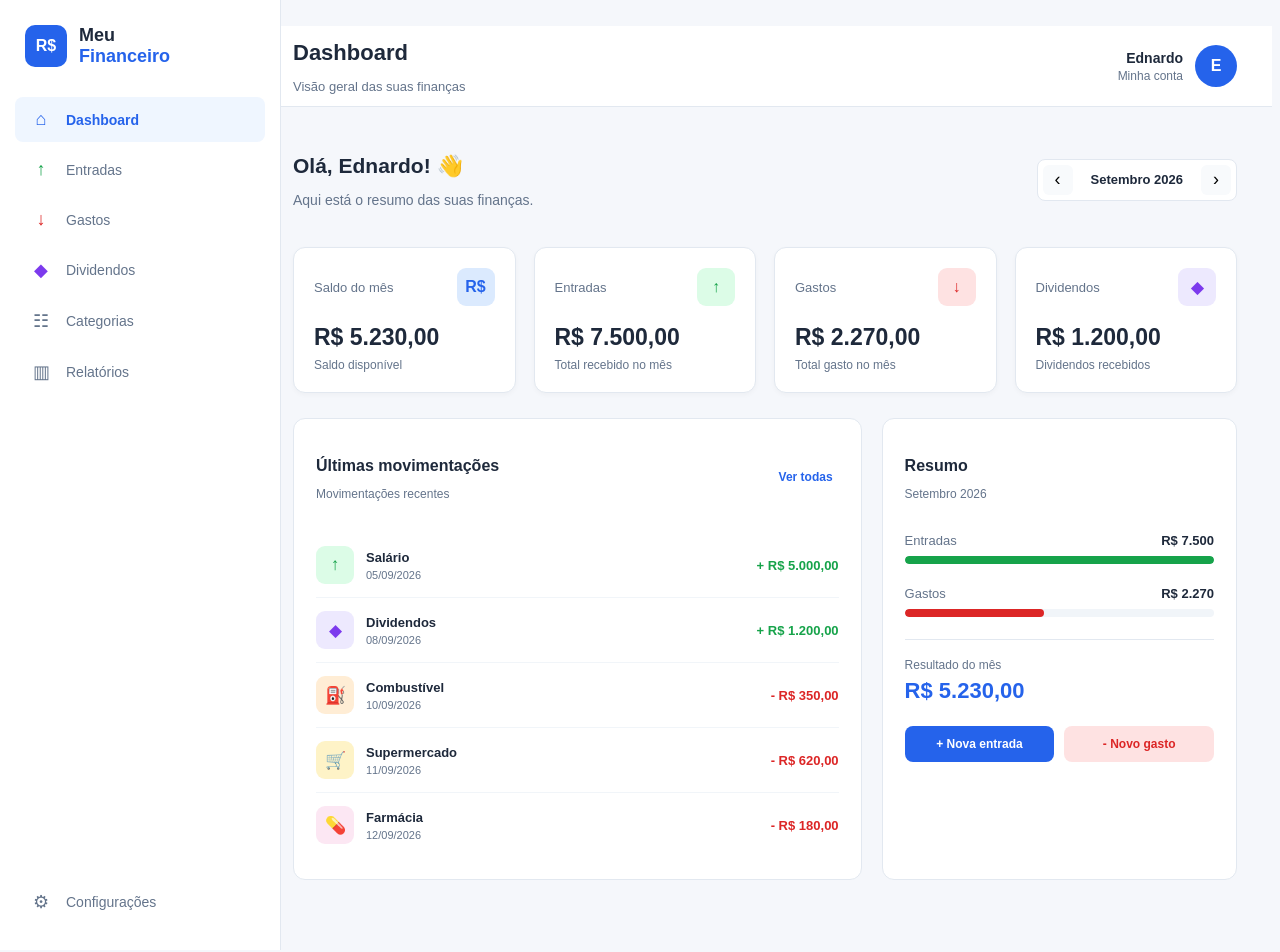
==== index.html @ 7fafc968 "Opa" ====
```html
<!DOCTYPE html>
<html lang="pt-BR">

<head>
    <meta charset="UTF-8">

    <!-- Permite que a aplicação se adapte corretamente ao celular -->
    <meta name="viewport" content="width=device-width, initial-scale=1.0">

    <title>Meu Financeiro</title>

    <!-- Arquivo de estilos CSS -->
    <link rel="stylesheet" href="css/style.css">
</head>

<body>

    <!-- =====================================================
         MENU LATERAL
         ===================================================== -->
    <aside class="sidebar">

        <!-- Logo / nome da aplicação -->
        <div class="logo">
            <div class="logo-icon">R$</div>

            <div class="logo-text">
                <strong>Meu</strong>
                <span>Financeiro</span>
            </div>
        </div>


        <!-- Menu principal -->
        <nav class="menu">

            <a href="#" class="menu-item active">
                <span class="menu-icon">⌂</span>
                <span>Dashboard</span>
            </a>

            <a href="#" class="menu-item">
                <span class="menu-icon entrada">↑</span>
                <span>Entradas</span>
            </a>

            <a href="#" class="menu-item">
                <span class="menu-icon saida">↓</span>
                <span>Gastos</span>
            </a>

            <a href="#" class="menu-item">
                <span class="menu-icon dividendo">◆</span>
                <span>Dividendos</span>
            </a>

            <a href="#" class="menu-item">
                <span class="menu-icon">☷</span>
                <span>Categorias</span>
            </a>

            <a href="#" class="menu-item">
                <span class="menu-icon">▥</span>
                <span>Relatórios</span>
            </a>

        </nav>


        <!-- Parte inferior do menu -->
        <div class="menu-bottom">

            <a href="#" class="menu-item">
                <span class="menu-icon">⚙</span>
                <span>Configurações</span>
            </a>

        </div>

    </aside>


    <!-- =====================================================
         ÁREA PRINCIPAL
         ===================================================== -->
    <main class="main-content">


        <!-- =================================================
             CABEÇALHO
             ================================================= -->
        <header class="topbar">

            <button class="mobile-menu-button">
                ☰
            </button>

            <div class="page-title">
                <h1>Dashboard</h1>
                <p>Visão geral das suas finanças</p>
            </div>


            <!-- Usuário -->
            <div class="user-area">

                <div class="user-info">
                    <strong>Ednardo</strong>
                    <span>Minha conta</span>
                </div>

                <div class="user-avatar">
                    E
                </div>

            </div>

        </header>


        <!-- =================================================
             CONTEÚDO
             ================================================= -->
        <section class="content">


            <!-- Saudação -->
            <div class="welcome">

                <div>
                    <h2>Olá, Ednardo! 👋</h2>

                    <p>
                        Aqui está o resumo das suas finanças.
                    </p>
                </div>


                <!-- Seletor de mês -->
                <div class="month-selector">

                    <button>‹</button>

                    <span>Setembro 2026</span>

                    <button>›</button>

                </div>

            </div>


            <!-- =================================================
                 CARDS FINANCEIROS
                 ================================================= -->
            <div class="financial-cards">


                <!-- Saldo -->
                <div class="financial-card balance">

                    <div class="card-header">

                        <span class="card-title">
                            Saldo do mês
                        </span>

                        <div class="card-icon">
                            R$
                        </div>

                    </div>

                    <strong class="card-value">
                        R$ 5.230,00
                    </strong>

                    <span class="card-description">
                        Saldo disponível
                    </span>

                </div>


                <!-- Entradas -->
                <div class="financial-card income">

                    <div class="card-header">

                        <span class="card-title">
                            Entradas
                        </span>

                        <div class="card-icon">
                            ↑
                        </div>

                    </div>

                    <strong class="card-value">
                        R$ 7.500,00
                    </strong>

                    <span class="card-description">
                        Total recebido no mês
                    </span>

                </div>


                <!-- Gastos -->
                <div class="financial-card expense">

                    <div class="card-header">

                        <span class="card-title">
                            Gastos
                        </span>

                        <div class="card-icon">
                            ↓
                        </div>

                    </div>

                    <strong class="card-value">
                        R$ 2.270,00
                    </strong>

                    <span class="card-description">
                        Total gasto no mês
                    </span>

                </div>


                <!-- Dividendos -->
                <div class="financial-card dividends">

                    <div class="card-header">

                        <span class="card-title">
                            Dividendos
                        </span>

                        <div class="card-icon">
                            ◆
                        </div>

                    </div>

                    <strong class="card-value">
                        R$ 1.200,00
                    </strong>

                    <span class="card-description">
                        Dividendos recebidos
                    </span>

                </div>

            </div>


            <!-- =================================================
                 ÁREA INFERIOR
                 ================================================= -->
            <div class="dashboard-grid">


                <!-- =============================================
                     ÚLTIMAS MOVIMENTAÇÕES
                     ============================================= -->
                <div class="panel transactions">

                    <div class="panel-header">

                        <div>
                            <h3>Últimas movimentações</h3>

                            <p>
                                Movimentações recentes
                            </p>
                        </div>

                        <button class="view-all">
                            Ver todas
                        </button>

                    </div>


                    <!-- Salário -->
                    <div class="transaction">

                        <div class="transaction-icon income-icon">
                            ↑
                        </div>

                        <div class="transaction-info">

                            <strong>Salário</strong>

                            <span>
                                05/09/2026
                            </span>

                        </div>

                        <strong class="transaction-value positive">
                            + R$ 5.000,00
                        </strong>

                    </div>


                    <!-- Dividendos -->
                    <div class="transaction">

                        <div class="transaction-icon dividend-icon">
                            ◆
                        </div>

                        <div class="transaction-info">

                            <strong>Dividendos</strong>

                            <span>
                                08/09/2026
                            </span>

                        </div>

                        <strong class="transaction-value positive">
                            + R$ 1.200,00
                        </strong>

                    </div>


                    <!-- Combustível -->
                    <div class="transaction">

                        <div class="transaction-icon fuel-icon">
                            ⛽
                        </div>

                        <div class="transaction-info">

                            <strong>Combustível</strong>

                            <span>
                                10/09/2026
                            </span>

                        </div>

                        <strong class="transaction-value negative">
                            - R$ 350,00
                        </strong>

                    </div>


                    <!-- Supermercado -->
                    <div class="transaction">

                        <div class="transaction-icon market-icon">
                            🛒
                        </div>

                        <div class="transaction-info">

                            <strong>Supermercado</strong>

                            <span>
                                11/09/2026
                            </span>

                        </div>

                        <strong class="transaction-value negative">
                            - R$ 620,00
                        </strong>

                    </div>


                    <!-- Farmácia -->
                    <div class="transaction">

                        <div class="transaction-icon pharmacy-icon">
                            💊
                        </div>

                        <div class="transaction-info">

                            <strong>Farmácia</strong>

                            <span>
                                12/09/2026
                            </span>

                        </div>

                        <strong class="transaction-value negative">
                            - R$ 180,00
                        </strong>

                    </div>

                </div>


                <!-- =============================================
                     RESUMO
                     ============================================= -->
                <div class="panel summary">

                    <div class="panel-header">

                        <div>
                            <h3>Resumo</h3>

                            <p>
                                Setembro 2026
                            </p>
                        </div>

                    </div>


                    <!-- Barra de entradas -->
                    <div class="summary-item">

                        <div class="summary-label">

                            <span>
                                Entradas
                            </span>

                            <strong>
                                R$ 7.500
                            </strong>

                        </div>

                        <div class="progress">
                            <div class="progress-income"></div>
                        </div>

                    </div>


                    <!-- Barra de gastos -->
                    <div class="summary-item">

                        <div class="summary-label">

                            <span>
                                Gastos
                            </span>

                            <strong>
                                R$ 2.270
                            </strong>

                        </div>

                        <div class="progress">
                            <div class="progress-expense"></div>
                        </div>

                    </div>


                    <!-- Resultado -->
                    <div class="summary-result">

                        <span>
                            Resultado do mês
                        </span>

                        <strong>
                            R$ 5.230,00
                        </strong>

                    </div>


                    <!-- Botões -->
                    <div class="quick-actions">

                        <button class="action-button primary">
                            + Nova entrada
                        </button>

                        <button class="action-button secondary">
                            - Novo gasto
                        </button>

                    </div>

                </div>

            </div>

        </section>

    </main>

</body>

</html>
```
---- css/style.css ----
```css
/* ============================================================
   CONFIGURAÇÕES GERAIS
   ============================================================ */

* {
    margin: 0;
    padding: 0;
    box-sizing: border-box;
}

:root {

    --primary: #2563eb;
    --primary-dark: #1d4ed8;

    --background: #f5f7fb;
    --white: #ffffff;

    --text: #1e293b;
    --text-light: #64748b;

    --border: #e2e8f0;

    --green: #16a34a;
    --green-light: #dcfce7;

    --red: #dc2626;
    --red-light: #fee2e2;

    --purple: #7c3aed;
    --purple-light: #ede9fe;

    --orange: #ea580c;
    --orange-light: #ffedd5;

    --sidebar-width: 250px;
}

body {
    font-family: Arial, Helvetica, sans-serif;
    background: var(--background);
    color: var(--text);
}


/* ============================================================
   MENU LATERAL
   ============================================================ */

.sidebar {

    position: fixed;

    left: 0;
    top: 0;

    width: var(--sidebar-width);
    height: 100vh;

    background: var(--white);

    border-right: 1px solid var(--border);

    display: flex;
    flex-direction: column;

    padding: 25px 15px;

}


/* Logo */

.logo {

    display: flex;
    align-items: center;

    gap: 12px;

    padding: 0 10px 30px;
}

.logo-icon {

    width: 42px;
    height: 42px;

    background: var(--primary);

    color: white;

    border-radius: 10px;

    display: flex;
    align-items: center;
    justify-content: center;

    font-weight: bold;
}

.logo-text {

    display: flex;
    flex-direction: column;
}

.logo-text strong {

    font-size: 18px;
}

.logo-text span {

    color: var(--primary);

    font-size: 18px;

    font-weight: bold;
}


/* Menu */

.menu {

    display: flex;
    flex-direction: column;

    gap: 5px;
}

.menu-item {

    display: flex;

    align-items: center;

    gap: 14px;

    padding: 12px 15px;

    border-radius: 8px;

    text-decoration: none;

    color: var(--text-light);

    font-size: 14px;

    transition: 0.2s;
}

.menu-item:hover {

    background: #f1f5f9;

    color: var(--text);
}

.menu-item.active {

    background: #eff6ff;

    color: var(--primary);

    font-weight: bold;
}

.menu-icon {

    width: 22px;

    text-align: center;

    font-size: 18px;
}

.entrada {

    color: var(--green);
}

.saida {

    color: var(--red);
}

.dividendo {

    color: var(--purple);
}


/* Menu inferior */

.menu-bottom {

    margin-top: auto;
}


/* ============================================================
   ÁREA PRINCIPAL
   ============================================================ */

.main-content {

    margin-left: var(--sidebar-width);

    min-height: 100vh;
}


/* ============================================================
   CABEÇALHO
   ============================================================ */

.topbar {

    height: 80px;

    background: var(--white);

    border-bottom: 1px solid var(--border);

    display: flex;

    align-items: center;

    justify-content: space-between;

    padding: 0 35px;
}

.page-title h1 {

    font-size: 22px;

    margin-bottom: 4px;
}

.page-title p {

    color: var(--text-light);

    font-size: 13px;
}


/* Usuário */

.user-area {

    display: flex;

    align-items: center;

    gap: 12px;
}

.user-info {

    display: flex;

    flex-direction: column;

    text-align: right;
}

.user-info strong {

    font-size: 14px;
}

.user-info span {

    color: var(--text-light);

    font-size: 12px;

    margin-top: 3px;
}

.user-avatar {

    width: 42px;
    height: 42px;

    background: var(--primary);

    color: white;

    border-radius: 50%;

    display: flex;

    align-items: center;
    justify-content: center;

    font-weight: bold;
}


/* Botão mobile */

.mobile-menu-button {

    display: none;

    border: none;

    background: none;

    font-size: 25px;

    cursor: pointer;
}


/* ============================================================
   CONTEÚDO
   ============================================================ */

.content {

    padding: 30px 35px;
}


/* Saudação */

.welcome {

    display: flex;

    justify-content: space-between;

    align-items: center;

    margin-bottom: 25px;
}

.welcome h2 {

    font-size: 21px;

    margin-bottom: 5px;
}

.welcome p {

    color: var(--text-light);

    font-size: 14px;
}


/* Seletor de mês */

.month-selector {

    display: flex;

    align-items: center;

    gap: 10px;

    background: white;

    border: 1px solid var(--border);

    border-radius: 8px;

    padding: 5px;
}

.month-selector button {

    width: 30px;
    height: 30px;

    border: none;

    background: #f8fafc;

    border-radius: 6px;

    cursor: pointer;

    font-size: 18px;
}

.month-selector span {

    font-size: 13px;

    font-weight: bold;

    padding: 0 8px;
}


/* ============================================================
   CARDS FINANCEIROS
   ============================================================ */

.financial-cards {

    display: grid;

    grid-template-columns: repeat(4, 1fr);

    gap: 18px;

    margin-bottom: 25px;
}

.financial-card {

    background: white;

    border: 1px solid var(--border);

    border-radius: 12px;

    padding: 20px;

    box-shadow: 0 2px 5px rgba(0, 0, 0, 0.03);
}


/* Cabeçalho do card */

.card-header {

    display: flex;

    justify-content: space-between;

    align-items: center;

    margin-bottom: 18px;
}

.card-title {

    color: var(--text-light);

    font-size: 13px;
}

.card-icon {

    width: 38px;
    height: 38px;

    border-radius: 9px;

    display: flex;

    align-items: center;
    justify-content: center;

    font-weight: bold;

    font-size: 16px;
}


/* Cores dos cards */

.balance .card-icon {

    background: #dbeafe;

    color: var(--primary);
}

.income .card-icon {

    background: var(--green-light);

    color: var(--green);
}

.expense .card-icon {

    background: var(--red-light);

    color: var(--red);
}

.dividends .card-icon {

    background: var(--purple-light);

    color: var(--purple);
}


/* Valores */

.card-value {

    display: block;

    font-size: 23px;

    margin-bottom: 7px;
}

.card-description {

    color: var(--text-light);

    font-size: 12px;
}


/* ============================================================
   GRID INFERIOR
   ============================================================ */

.dashboard-grid {

    display: grid;

    grid-template-columns: 1.6fr 1fr;

    gap: 20px;
}


/* Painéis */

.panel {

    background: white;

    border: 1px solid var(--border);

    border-radius: 12px;

    padding: 22px;
}


/* Cabeçalho dos painéis */

.panel-header {

    display: flex;

    justify-content: space-between;

    align-items: center;

    margin-bottom: 20px;
}

.panel-header h3 {

    font-size: 16px;

    margin-bottom: 5px;
}

.panel-header p {

    color: var(--text-light);

    font-size: 12px;
}

.view-all {

    border: none;

    background: none;

    color: var(--primary);

    font-size: 12px;

    font-weight: bold;

    cursor: pointer;
}


/* ============================================================
   TRANSAÇÕES
   ============================================================ */

.transaction {

    display: flex;

    align-items: center;

    gap: 12px;

    padding: 13px 0;

    border-bottom: 1px solid #f1f5f9;
}

.transaction:last-child {

    border-bottom: none;
}

.transaction-icon {

    width: 38px;
    height: 38px;

    border-radius: 9px;

    display: flex;

    align-items: center;
    justify-content: center;

    font-size: 17px;
}

.income-icon {

    background: var(--green-light);

    color: var(--green);
}

.dividend-icon {

    background: var(--purple-light);

    color: var(--purple);
}

.fuel-icon {

    background: var(--orange-light);

    color: var(--orange);
}

.market-icon {

    background: #fef3c7;

    color: #d97706;
}

.pharmacy-icon {

    background: #fce7f3;

    color: #db2777;
}

.transaction-info {

    flex: 1;

    display: flex;

    flex-direction: column;

    gap: 4px;
}

.transaction-info strong {

    font-size: 13px;
}

.transaction-info span {

    color: var(--text-light);

    font-size: 11px;
}

.transaction-value {

    font-size: 13px;
}

.positive {

    color: var(--green);
}

.negative {

    color: var(--red);
}


/* ============================================================
   RESUMO
   ============================================================ */

.summary-item {

    margin-bottom: 22px;
}

.summary-label {

    display: flex;

    justify-content: space-between;

    margin-bottom: 8px;

    font-size: 13px;
}

.summary-label span {

    color: var(--text-light);
}

.progress {

    width: 100%;

    height: 8px;

    background: #f1f5f9;

    border-radius: 10px;

    overflow: hidden;
}

.progress-income {

    width: 100%;

    height: 100%;

    background: var(--green);

    border-radius: 10px;
}

.progress-expense {

    width: 45%;

    height: 100%;

    background: var(--red);

    border-radius: 10px;
}


/* Resultado */

.summary-result {

    border-top: 1px solid var(--border);

    padding-top: 18px;

    margin-top: 10px;

    display: flex;

    flex-direction: column;

    gap: 6px;
}

.summary-result span {

    color: var(--text-light);

    font-size: 12px;
}

.summary-result strong {

    font-size: 22px;

    color: var(--primary);
}


/* ============================================================
   BOTÕES DE AÇÃO
   ============================================================ */

.quick-actions {

    display: flex;

    gap: 10px;

    margin-top: 22px;
}

.action-button {

    flex: 1;

    border: none;

    border-radius: 8px;

    padding: 11px;

    font-size: 12px;

    font-weight: bold;

    cursor: pointer;
}

.action-button.primary {

    background: var(--primary);

    color: white;
}

.action-button.primary:hover {

    background: var(--primary-dark);
}

.action-button.secondary {

    background: var(--red-light);

    color: var(--red);
}


/* ============================================================
   RESPONSIVIDADE
   TABLET
   ============================================================ */

@media (max-width: 1100px) {

    .financial-cards {

        grid-template-columns: repeat(2, 1fr);
    }

    .dashboard-grid {

        grid-template-columns: 1fr;
    }
}


/* ============================================================
   RESPONSIVIDADE
   CELULAR
   ============================================================ */

@media (max-width: 700px) {

    /* Esconde o menu lateral */

    .sidebar {

        display: none;
    }


    /* Remove espaço reservado ao menu */

    .main-content {

        margin-left: 0;
    }


    /* Cabeçalho */

    .topbar {

        height: 70px;

        padding: 0 18px;
    }

    .mobile-menu-button {

        display: block;
    }

    .page-title {

        margin-right: auto;

        margin-left: 15px;
    }

    .page-title h1 {

        font-size: 18px;
    }

    .page-title p {

        display: none;
    }

    .user-info {

        display: none;
    }


    /* Conteúdo */

    .content {

        padding: 20px 15px;
    }


    /* Saudação */

    .welcome {

        flex-direction: column;

        align-items: flex-start;

        gap: 15px;
    }

    .month-selector {

        width: 100%;

        justify-content: space-between;
    }


    /* Cards */

    .financial-cards {

        grid-template-columns: 1fr;

        gap: 12px;
    }

    .financial-card {

        padding: 18px;
    }


    /* Painéis */

    .dashboard-grid {

        grid-template-columns: 1fr;

        gap: 15px;
    }

    .panel {

        padding: 18px;
    }


    /* Transações */

    .transaction-value {

        font-size: 12px;
    }


    /* Botões */

    .quick-actions {

        flex-direction: column;
    }

}

```css
/* ============================================================
   PÁGINA NOVA ENTRADA
   ============================================================ */


/* Cabeçalho interno da página */

.page-heading {

    margin-bottom: 25px;
}

.back-link {

    display: inline-block;

    color: var(--primary);

    text-decoration: none;

    font-size: 13px;

    margin-bottom: 14px;
}

.back-link:hover {

    text-decoration: underline;
}

.page-heading h2 {

    font-size: 21px;

    margin-bottom: 6px;
}

.page-heading p {

    color: var(--text-light);

    font-size: 14px;
}


/* ============================================================
   CONTAINER DO FORMULÁRIO
   ============================================================ */

.form-container {

    width: 100%;

    max-width: 850px;

    background: var(--white);

    border: 1px solid var(--border);

    border-radius: 12px;

    padding: 30px;

    box-shadow: 0 2px 5px rgba(0, 0, 0, 0.03);
}


/* ============================================================
   GRUPOS DO FORMULÁRIO
   ============================================================ */

.form-group {

    margin-bottom: 20px;
}

.form-group label {

    display: block;

    font-size: 13px;

    font-weight: bold;

    margin-bottom: 8px;

    color: var(--text);
}


/* ============================================================
   INPUTS E SELECTS
   ============================================================ */

.form-group input,
.form-group select,
.form-group textarea {

    width: 100%;

    border: 1px solid var(--border);

    border-radius: 8px;

    background: #ffffff;

    color: var(--text);

    font-family: inherit;

    font-size: 14px;

    padding: 12px 13px;

    outline: none;

    transition: 0.2s;
}


/* Quando o usuário clicar no campo */

.form-group input:focus,
.form-group select:focus,
.form-group textarea:focus {

    border-color: var(--primary);

    box-shadow: 0 0 0 3px rgba(37, 99, 235, 0.10);
}


/* Placeholder */

.form-group input::placeholder,
.form-group textarea::placeholder {

    color: #94a3b8;
}


/* Textarea */

.form-group textarea {

    resize: vertical;

    min-height: 100px;
}


/* ============================================================
   DUAS COLUNAS
   ============================================================ */

.form-row {

    display: grid;

    grid-template-columns: 1fr 1fr;

    gap: 20px;
}


/* ============================================================
   CAMPO DE VALOR
   ============================================================ */

.input-money {

    display: flex;

    align-items: center;

    border: 1px solid var(--border);

    border-radius: 8px;

    overflow: hidden;

    background: white;

    transition: 0.2s;
}

.input-money:focus-within {

    border-color: var(--primary);

    box-shadow: 0 0 0 3px rgba(37, 99, 235, 0.10);
}

.input-money span {

    padding-left: 13px;

    color: var(--text-light);

    font-size: 14px;

    font-weight: bold;
}

.input-money input {

    border: none !important;

    box-shadow: none !important;

    padding-left: 8px;
}


/* ============================================================
   BOTÕES
   ============================================================ */

.form-actions {

    display: flex;

    justify-content: flex-end;

    align-items: center;

    gap: 12px;

    border-top: 1px solid var(--border);

    padding-top: 22px;

    margin-top: 10px;
}


/* Botão cancelar */

.cancel-button {

    padding: 11px 20px;

    border-radius: 8px;

    border: 1px solid var(--border);

    background: white;

    color: var(--text-light);

    text-decoration: none;

    font-size: 13px;

    font-weight: bold;

    transition: 0.2s;
}

.cancel-button:hover {

    background: #f8fafc;

    color: var(--text);
}


/* Botão salvar */

.save-button {

    border: none;

    border-radius: 8px;

    padding: 12px 22px;

    background: var(--primary);

    color: white;

    font-size: 13px;

    font-weight: bold;

    cursor: pointer;

    transition: 0.2s;
}

.save-button:hover {

    background: var(--primary-dark);

    transform: translateY(-1px);
}


/* ============================================================
   RESPONSIVIDADE — CELULAR
   ============================================================ */

@media (max-width: 700px) {


    /* Formulário */

    .form-container {

        padding: 20px 16px;

        border-radius: 10px;
    }


    /* Campos que estavam lado a lado
       passam para uma coluna */

    .form-row {

        grid-template-columns: 1fr;

        gap: 0;
    }


    /* Título */

    .page-heading h2 {

        font-size: 19px;
    }


    /* Botões */

    .form-actions {

        flex-direction: column-reverse;

        align-items: stretch;
    }

    .cancel-button,
    .save-button {

        width: 100%;

        text-align: center;

        padding: 13px;
    }

}

```css
/* ============================================================
   VALIDAÇÃO DO FORMULÁRIO
   ============================================================ */


/* Campo com erro */

.campo-erro {

    border-color: var(--red) !important;

    background: #fffafa !important;
}


/* Campo com erro quando recebe foco */

.campo-erro:focus {

    border-color: var(--red) !important;

    box-shadow: 0 0 0 3px rgba(220, 38, 38, 0.10) !important;
}


/* Mensagem abaixo do campo */

.mensagem-erro {

    display: block;

    color: var(--red);

    font-size: 11px;

    margin-top: 6px;
}
```
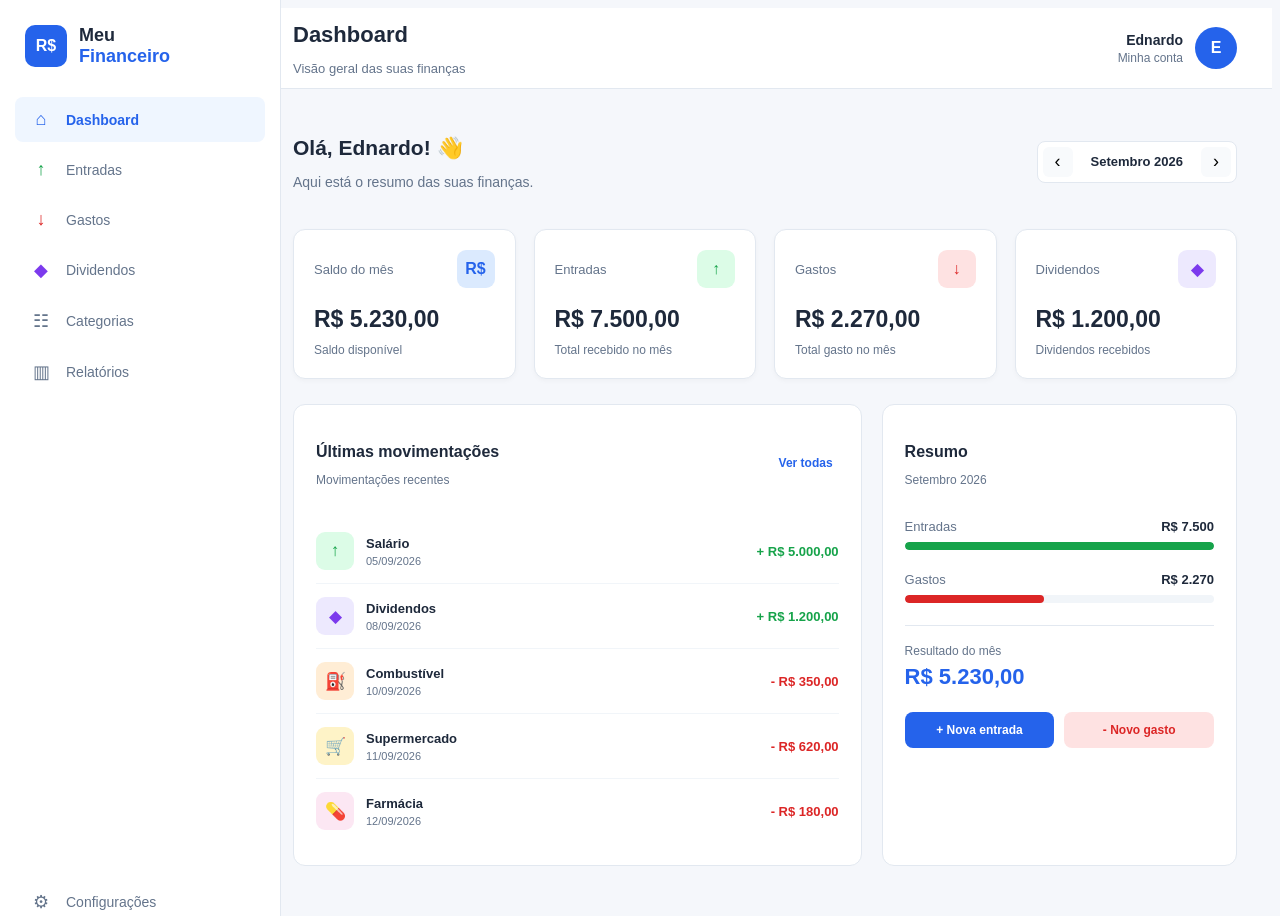
==== commit b67fb788: "Atualizado uma falha no index.hmtl" ====
--- a/index.html
+++ b/index.html
@@ -1,4 +1,3 @@
-```html
 <!DOCTYPE html>
 <html lang="pt-BR">
 
@@ -40,12 +39,12 @@
                 <span>Dashboard</span>
             </a>
 
-            <a href="#" class="menu-item">
+            <a href="contas-cartoes.html" class="menu-item">
                 <span class="menu-icon entrada">↑</span>
                 <span>Entradas</span>
             </a>
 
-            <a href="#" class="menu-item">
+            <a href="nova-saida.html" class="menu-item">
                 <span class="menu-icon saida">↓</span>
                 <span>Gastos</span>
             </a>
@@ -492,7 +491,7 @@
                     <!-- Botões -->
                     <div class="quick-actions">
 
-                        <button class="action-button primary">
+                        <button class="action-button primary">                            
                             + Nova entrada
                         </button>
 
@@ -512,5 +511,4 @@
 
 </body>
 
-</html>
-```
+</html>
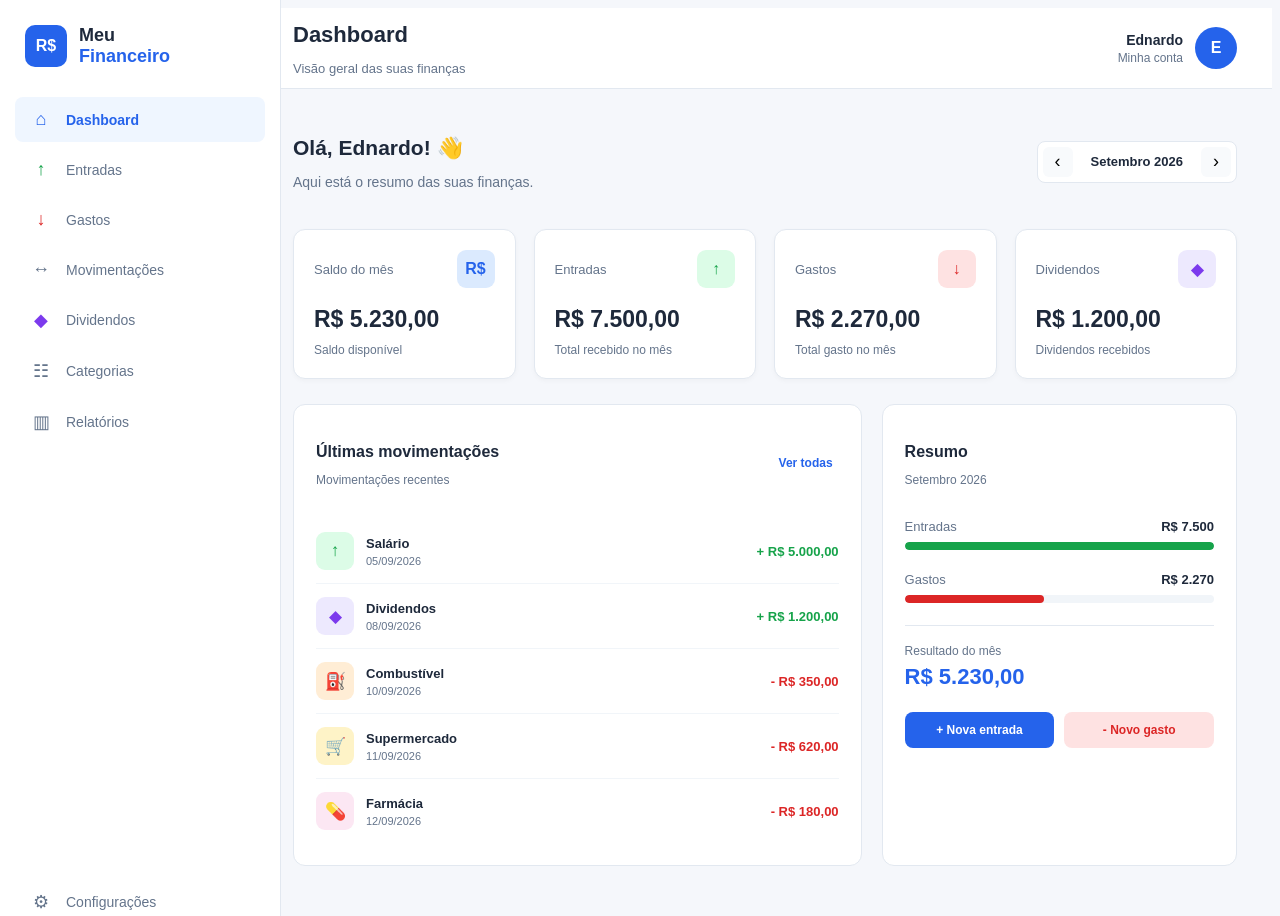
==== commit 61ad76f1: "Criada tela de movimentações" ====
--- a/index.html
+++ b/index.html
@@ -49,6 +49,11 @@
                 <span>Gastos</span>
             </a>
 
+            <a href="movimentacoes.html" class="menu-item">
+            <span class="menu-icon">↔</span>
+            <span>Movimentações</span>
+            </a>
+
             <a href="#" class="menu-item">
                 <span class="menu-icon dividendo">◆</span>
                 <span>Dividendos</span>
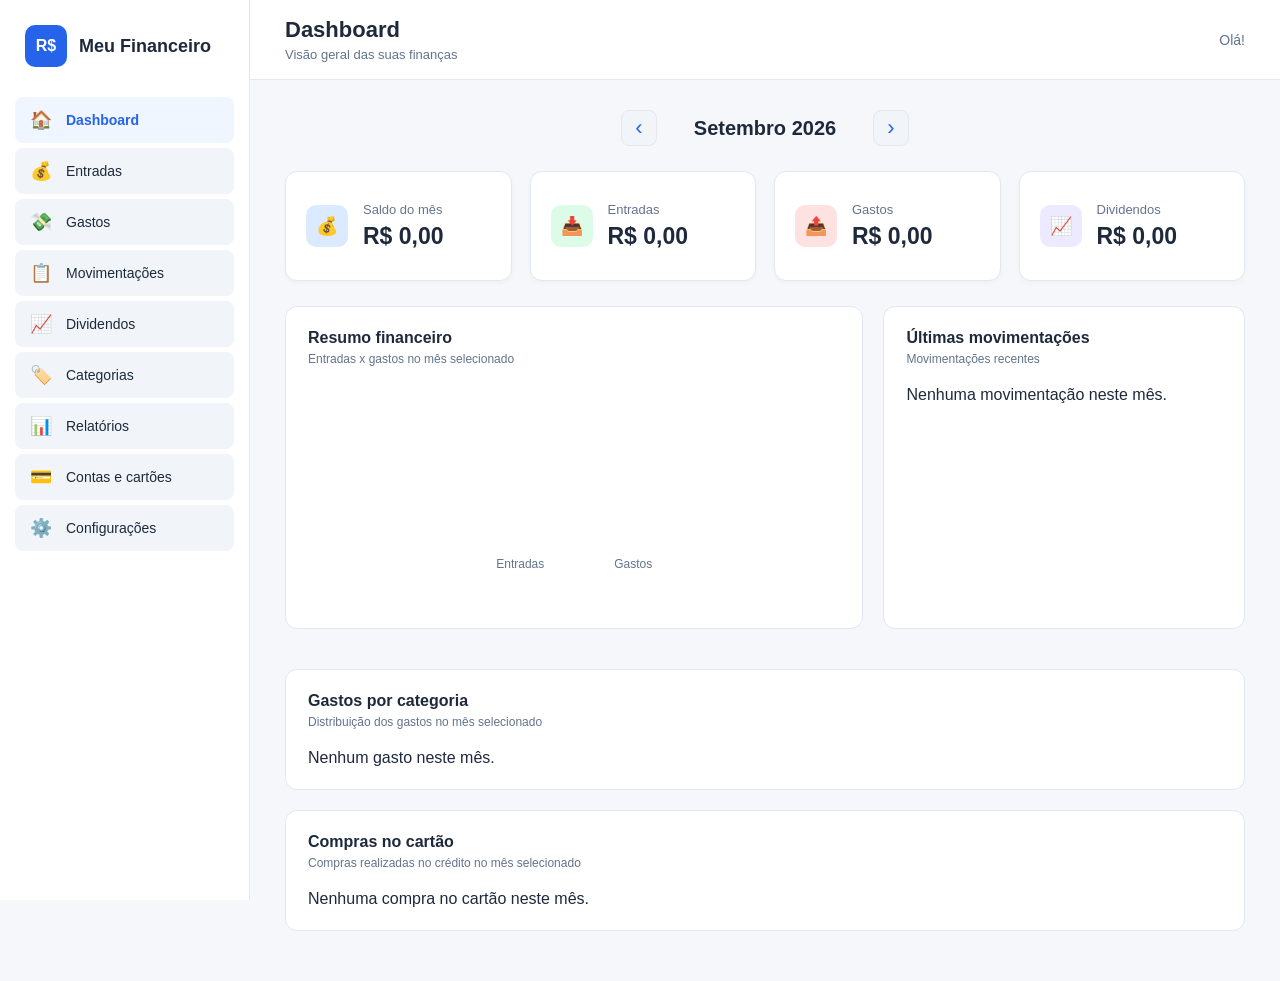
==== commit 9f793864: "Tela Dashboard atualizada" ====
--- a/index.html
+++ b/index.html
@@ -1,519 +1,400 @@
 <!DOCTYPE html>
-<html lang="pt-BR">
-
-<head>
-    <meta charset="UTF-8">
-
-    <!-- Permite que a aplicação se adapte corretamente ao celular -->
-    <meta name="viewport" content="width=device-width, initial-scale=1.0">
-
-    <title>Meu Financeiro</title>
-
-    <!-- Arquivo de estilos CSS -->
-    <link rel="stylesheet" href="css/style.css">
+
+<html lang="pt-BR"> <head> <meta charset="UTF-8"> <meta name="viewport" content="width=device-width, initial-scale=1.0">
+
+<title>Meu Financeiro</title>
+
+<link rel="stylesheet" href="css/style.css">
+
 </head>
 
 <body>
 
-    <!-- =====================================================
-         MENU LATERAL
-         ===================================================== -->
-    <aside class="sidebar">
-
-        <!-- Logo / nome da aplicação -->
-        <div class="logo">
-            <div class="logo-icon">R$</div>
-
-            <div class="logo-text">
-                <strong>Meu</strong>
-                <span>Financeiro</span>
-            </div>
-        </div>
-
-
-        <!-- Menu principal -->
-        <nav class="menu">
-
-            <a href="#" class="menu-item active">
-                <span class="menu-icon">⌂</span>
-                <span>Dashboard</span>
-            </a>
-
-            <a href="contas-cartoes.html" class="menu-item">
-                <span class="menu-icon entrada">↑</span>
-                <span>Entradas</span>
-            </a>
-
-            <a href="nova-saida.html" class="menu-item">
-                <span class="menu-icon saida">↓</span>
-                <span>Gastos</span>
-            </a>
-
-            <a href="movimentacoes.html" class="menu-item">
-            <span class="menu-icon">↔</span>
+<div class="app">
+
+<!-- ============================================================
+     MENU LATERAL
+     ============================================================ -->
+
+<aside class="sidebar">
+
+    <div class="logo">
+        <span class="logo-icon">R$</span>
+        <span class="logo-text">Meu Financeiro</span>
+    </div>
+
+    <nav class="menu">
+
+        <a href="index.html" class="menu-item active">
+            <span class="menu-icon">🏠</span>
+            <span>Dashboard</span>
+        </a>
+
+        <a href="nova-entrada.html" class="menu-item">
+            <span class="menu-icon">💰</span>
+            <span>Entradas</span>
+        </a>
+
+        <a href="nova-saida.html" class="menu-item">
+            <span class="menu-icon">💸</span>
+            <span>Gastos</span>
+        </a>
+
+        <a href="movimentacoes.html" class="menu-item">
+            <span class="menu-icon">📋</span>
             <span>Movimentações</span>
-            </a>
-
-            <a href="#" class="menu-item">
-                <span class="menu-icon dividendo">◆</span>
-                <span>Dividendos</span>
-            </a>
-
-            <a href="#" class="menu-item">
-                <span class="menu-icon">☷</span>
-                <span>Categorias</span>
-            </a>
-
-            <a href="#" class="menu-item">
-                <span class="menu-icon">▥</span>
-                <span>Relatórios</span>
-            </a>
-
-        </nav>
-
-
-        <!-- Parte inferior do menu -->
-        <div class="menu-bottom">
-
-            <a href="#" class="menu-item">
-                <span class="menu-icon">⚙</span>
-                <span>Configurações</span>
-            </a>
-
-        </div>
-
-    </aside>
-
-
-    <!-- =====================================================
-         ÁREA PRINCIPAL
-         ===================================================== -->
-    <main class="main-content">
-
-
-        <!-- =================================================
-             CABEÇALHO
-             ================================================= -->
-        <header class="topbar">
-
-            <button class="mobile-menu-button">
-                ☰
+        </a>
+
+        <a href="dividendos.html" class="menu-item">
+            <span class="menu-icon">📈</span>
+            <span>Dividendos</span>
+        </a>
+
+        <a href="categorias.html" class="menu-item">
+            <span class="menu-icon">🏷️</span>
+            <span>Categorias</span>
+        </a>
+
+        <a href="#" class="menu-item">
+            <span class="menu-icon">📊</span>
+            <span>Relatórios</span>
+        </a>
+
+        <a href="contas-cartoes.html" class="menu-item">
+            <span class="menu-icon">💳</span>
+            <span>Contas e cartões</span>
+        </a>
+
+        <a href="#" class="menu-item">
+            <span class="menu-icon">⚙️</span>
+            <span>Configurações</span>
+        </a>
+
+    </nav>
+
+</aside>
+
+
+<!-- ============================================================
+     CONTEÚDO PRINCIPAL
+     ============================================================ -->
+
+<main class="main-content">
+
+    <!-- TOPO -->
+
+    <header class="topbar">
+
+        <div class="page-title">
+            <h1>Dashboard</h1>
+            <p>Visão geral das suas finanças</p>
+        </div>
+
+        <div class="user-area">
+            <span>Olá!</span>
+        </div>
+
+    </header>
+
+
+    <!-- ========================================================
+         CONTEÚDO DO DASHBOARD
+         ======================================================== -->
+
+    <section class="content">
+
+
+        <!-- ====================================================
+             NAVEGAÇÃO DO MÊS
+             ==================================================== -->
+
+        <div class="month-navigation">
+
+            <button id="mesAnterior" class="btn-mes">
+                ‹
             </button>
 
-            <div class="page-title">
-                <h1>Dashboard</h1>
-                <p>Visão geral das suas finanças</p>
-            </div>
-
-
-            <!-- Usuário -->
-            <div class="user-area">
-
-                <div class="user-info">
-                    <strong>Ednardo</strong>
-                    <span>Minha conta</span>
-                </div>
-
-                <div class="user-avatar">
-                    E
-                </div>
-
-            </div>
-
-        </header>
-
-
-        <!-- =================================================
-             CONTEÚDO
-             ================================================= -->
-        <section class="content">
-
-
-            <!-- Saudação -->
-            <div class="welcome">
-
-                <div>
-                    <h2>Olá, Ednardo! 👋</h2>
-
-                    <p>
-                        Aqui está o resumo das suas finanças.
-                    </p>
-                </div>
-
-
-                <!-- Seletor de mês -->
-                <div class="month-selector">
-
-                    <button>‹</button>
-
-                    <span>Setembro 2026</span>
-
-                    <button>›</button>
-
-                </div>
-
-            </div>
-
-
-            <!-- =================================================
-                 CARDS FINANCEIROS
-                 ================================================= -->
-            <div class="financial-cards">
-
-
-                <!-- Saldo -->
-                <div class="financial-card balance">
-
-                    <div class="card-header">
-
-                        <span class="card-title">
-                            Saldo do mês
-                        </span>
-
-                        <div class="card-icon">
-                            R$
-                        </div>
-
+            <h2 id="nomeMes">
+                Setembro 2026
+            </h2>
+
+            <button id="mesProximo" class="btn-mes">
+                ›
+            </button>
+
+        </div>
+
+
+        <!-- ====================================================
+             CARDS PRINCIPAIS
+             ==================================================== -->
+
+        <div class="cards-resumo">
+
+
+            <!-- SALDO -->
+
+            <div class="card resumo saldo">
+
+                <div class="card-icon">
+                    💰
+                </div>
+
+                <div class="card-info">
+
+                    <span class="card-label">
+                        Saldo do mês
+                    </span>
+
+                    <strong id="saldoMes">
+                        R$ 0,00
+                    </strong>
+
+                </div>
+
+            </div>
+
+
+            <!-- ENTRADAS -->
+
+            <div class="card resumo entradas">
+
+                <div class="card-icon">
+                    📥
+                </div>
+
+                <div class="card-info">
+
+                    <span class="card-label">
+                        Entradas
+                    </span>
+
+                    <strong id="totalEntradas">
+                        R$ 0,00
+                    </strong>
+
+                </div>
+
+            </div>
+
+
+            <!-- GASTOS -->
+
+            <div class="card resumo gastos">
+
+                <div class="card-icon">
+                    📤
+                </div>
+
+                <div class="card-info">
+
+                    <span class="card-label">
+                        Gastos
+                    </span>
+
+                    <strong id="totalGastos">
+                        R$ 0,00
+                    </strong>
+
+                </div>
+
+            </div>
+
+
+            <!-- DIVIDENDOS -->
+
+            <div class="card resumo dividendos">
+
+                <div class="card-icon">
+                    📈
+                </div>
+
+                <div class="card-info">
+
+                    <span class="card-label">
+                        Dividendos
+                    </span>
+
+                    <strong id="totalDividendos">
+                        R$ 0,00
+                    </strong>
+
+                </div>
+
+            </div>
+
+        </div>
+
+
+        <!-- ====================================================
+             GRÁFICO / RESUMO
+             ==================================================== -->
+
+        <div class="dashboard-grid">
+
+            <div class="panel">
+
+                <div class="panel-header">
+
+                    <div>
+                        <h3>Resumo financeiro</h3>
+
+                        <p>
+                            Entradas x gastos no mês selecionado
+                        </p>
                     </div>
 
-                    <strong class="card-value">
-                        R$ 5.230,00
-                    </strong>
-
-                    <span class="card-description">
-                        Saldo disponível
-                    </span>
-
-                </div>
-
-
-                <!-- Entradas -->
-                <div class="financial-card income">
-
-                    <div class="card-header">
-
-                        <span class="card-title">
+                </div>
+
+
+                <div class="grafico-barras">
+
+                    <div class="barra-grupo">
+
+                        <div
+                            id="barraEntradas"
+                            class="barra barra-entrada"
+                            style="height: 0%;"
+                        ></div>
+
+                        <span>
                             Entradas
                         </span>
 
-                        <div class="card-icon">
-                            ↑
-                        </div>
-
                     </div>
 
-                    <strong class="card-value">
-                        R$ 7.500,00
-                    </strong>
-
-                    <span class="card-description">
-                        Total recebido no mês
-                    </span>
-
-                </div>
-
-
-                <!-- Gastos -->
-                <div class="financial-card expense">
-
-                    <div class="card-header">
-
-                        <span class="card-title">
+
+                    <div class="barra-grupo">
+
+                        <div
+                            id="barraGastos"
+                            class="barra barra-gasto"
+                            style="height: 0%;"
+                        ></div>
+
+                        <span>
                             Gastos
                         </span>
 
-                        <div class="card-icon">
-                            ↓
-                        </div>
-
                     </div>
 
-                    <strong class="card-value">
-                        R$ 2.270,00
-                    </strong>
-
-                    <span class="card-description">
-                        Total gasto no mês
-                    </span>
-
-                </div>
-
-
-                <!-- Dividendos -->
-                <div class="financial-card dividends">
-
-                    <div class="card-header">
-
-                        <span class="card-title">
-                            Dividendos
-                        </span>
-
-                        <div class="card-icon">
-                            ◆
-                        </div>
+                </div>
+
+            </div>
+
+
+            <!-- =================================================
+                 ÚLTIMAS MOVIMENTAÇÕES
+                 ================================================= -->
+
+            <div class="panel">
+
+                <div class="panel-header">
+
+                    <div>
+
+                        <h3>
+                            Últimas movimentações
+                        </h3>
+
+                        <p>
+                            Movimentações recentes
+                        </p>
 
                     </div>
 
-                    <strong class="card-value">
-                        R$ 1.200,00
-                    </strong>
-
-                    <span class="card-description">
-                        Dividendos recebidos
-                    </span>
-
-                </div>
-
-            </div>
-
-
-            <!-- =================================================
-                 ÁREA INFERIOR
-                 ================================================= -->
-            <div class="dashboard-grid">
-
-
-                <!-- =============================================
-                     ÚLTIMAS MOVIMENTAÇÕES
-                     ============================================= -->
-                <div class="panel transactions">
-
-                    <div class="panel-header">
-
-                        <div>
-                            <h3>Últimas movimentações</h3>
-
-                            <p>
-                                Movimentações recentes
-                            </p>
-                        </div>
-
-                        <button class="view-all">
-                            Ver todas
-                        </button>
-
-                    </div>
-
-
-                    <!-- Salário -->
-                    <div class="transaction">
-
-                        <div class="transaction-icon income-icon">
-                            ↑
-                        </div>
-
-                        <div class="transaction-info">
-
-                            <strong>Salário</strong>
-
-                            <span>
-                                05/09/2026
-                            </span>
-
-                        </div>
-
-                        <strong class="transaction-value positive">
-                            + R$ 5.000,00
-                        </strong>
-
-                    </div>
-
-
-                    <!-- Dividendos -->
-                    <div class="transaction">
-
-                        <div class="transaction-icon dividend-icon">
-                            ◆
-                        </div>
-
-                        <div class="transaction-info">
-
-                            <strong>Dividendos</strong>
-
-                            <span>
-                                08/09/2026
-                            </span>
-
-                        </div>
-
-                        <strong class="transaction-value positive">
-                            + R$ 1.200,00
-                        </strong>
-
-                    </div>
-
-
-                    <!-- Combustível -->
-                    <div class="transaction">
-
-                        <div class="transaction-icon fuel-icon">
-                            ⛽
-                        </div>
-
-                        <div class="transaction-info">
-
-                            <strong>Combustível</strong>
-
-                            <span>
-                                10/09/2026
-                            </span>
-
-                        </div>
-
-                        <strong class="transaction-value negative">
-                            - R$ 350,00
-                        </strong>
-
-                    </div>
-
-
-                    <!-- Supermercado -->
-                    <div class="transaction">
-
-                        <div class="transaction-icon market-icon">
-                            🛒
-                        </div>
-
-                        <div class="transaction-info">
-
-                            <strong>Supermercado</strong>
-
-                            <span>
-                                11/09/2026
-                            </span>
-
-                        </div>
-
-                        <strong class="transaction-value negative">
-                            - R$ 620,00
-                        </strong>
-
-                    </div>
-
-
-                    <!-- Farmácia -->
-                    <div class="transaction">
-
-                        <div class="transaction-icon pharmacy-icon">
-                            💊
-                        </div>
-
-                        <div class="transaction-info">
-
-                            <strong>Farmácia</strong>
-
-                            <span>
-                                12/09/2026
-                            </span>
-
-                        </div>
-
-                        <strong class="transaction-value negative">
-                            - R$ 180,00
-                        </strong>
-
-                    </div>
-
-                </div>
-
-
-                <!-- =============================================
-                     RESUMO
-                     ============================================= -->
-                <div class="panel summary">
-
-                    <div class="panel-header">
-
-                        <div>
-                            <h3>Resumo</h3>
-
-                            <p>
-                                Setembro 2026
-                            </p>
-                        </div>
-
-                    </div>
-
-
-                    <!-- Barra de entradas -->
-                    <div class="summary-item">
-
-                        <div class="summary-label">
-
-                            <span>
-                                Entradas
-                            </span>
-
-                            <strong>
-                                R$ 7.500
-                            </strong>
-
-                        </div>
-
-                        <div class="progress">
-                            <div class="progress-income"></div>
-                        </div>
-
-                    </div>
-
-
-                    <!-- Barra de gastos -->
-                    <div class="summary-item">
-
-                        <div class="summary-label">
-
-                            <span>
-                                Gastos
-                            </span>
-
-                            <strong>
-                                R$ 2.270
-                            </strong>
-
-                        </div>
-
-                        <div class="progress">
-                            <div class="progress-expense"></div>
-                        </div>
-
-                    </div>
-
-
-                    <!-- Resultado -->
-                    <div class="summary-result">
-
-                        <span>
-                            Resultado do mês
-                        </span>
-
-                        <strong>
-                            R$ 5.230,00
-                        </strong>
-
-                    </div>
-
-
-                    <!-- Botões -->
-                    <div class="quick-actions">
-
-                        <button class="action-button primary">                            
-                            + Nova entrada
-                        </button>
-
-                        <button class="action-button secondary">
-                            - Novo gasto
-                        </button>
-
-                    </div>
-
-                </div>
-
-            </div>
-
-        </section>
-
-    </main>
-
-</body>
-
-</html>+                </div>
+
+
+                <div id="listaUltimasMovimentacoes">
+
+                    <p class="sem-registros">
+                        Nenhuma movimentação encontrada.
+                    </p>
+
+                </div>
+
+            </div>
+
+        </div>
+
+
+        <!-- ====================================================
+             GASTOS POR CATEGORIA
+             ==================================================== -->
+
+        <div class="panel gastos-categoria">
+
+            <div class="panel-header">
+
+                <div>
+
+                    <h3>
+                        Gastos por categoria
+                    </h3>
+
+                    <p>
+                        Distribuição dos gastos no mês selecionado
+                    </p>
+
+                </div>
+
+            </div>
+
+
+            <div id="listaGastosCategoria">
+
+                <p class="categoria-vazia">
+                    Nenhum gasto registrado.
+                </p>
+
+            </div>
+
+        </div>
+
+
+        <!-- ====================================================
+             COMPRAS NO CARTÃO
+             ==================================================== -->
+
+        <div class="panel compras-cartao">
+
+            <div class="panel-header">
+
+                <div>
+
+                    <h3>
+                        Compras no cartão
+                    </h3>
+
+                    <p>
+                        Compras realizadas no crédito no mês selecionado
+                    </p>
+
+                </div>
+
+            </div>
+
+
+            <div id="listaComprasCartao">
+
+                <p class="categoria-vazia">
+                    Nenhuma compra no cartão encontrada.
+                </p>
+
+            </div>
+
+        </div>
+
+
+    </section>
+
+</main>
+
+</div>
+
+<!-- ================================================================ JAVASCRIPT ================================================================ -->
+
+<script src="js/index.js"></script>
+
+</body> </html>
--- a/css/style.css
+++ b/css/style.css
@@ -1,1394 +1,1445 @@
-```css
-/* ============================================================
-   CONFIGURAÇÕES GERAIS
-   ============================================================ */
-
-* {
-    margin: 0;
-    padding: 0;
-    box-sizing: border-box;
-}
-
-:root {
-
-    --primary: #2563eb;
-    --primary-dark: #1d4ed8;
-
-    --background: #f5f7fb;
-    --white: #ffffff;
-
-    --text: #1e293b;
-    --text-light: #64748b;
-
-    --border: #e2e8f0;
-
-    --green: #16a34a;
-    --green-light: #dcfce7;
-
-    --red: #dc2626;
-    --red-light: #fee2e2;
-
-    --purple: #7c3aed;
-    --purple-light: #ede9fe;
-
-    --orange: #ea580c;
-    --orange-light: #ffedd5;
-
-    --sidebar-width: 250px;
+/* ============================================================
+CONFIGURAÇÕES GERAIS
+============================================================ */
+
+*{
+margin: 0;
+padding: 0;
+box-sizing: border-box;
+}
+
+*{
+
+--primary: #2563eb;
+--primary-dark: #1d4ed8;
+
+--background: #f5f7fb;
+--white: #ffffff;
+
+--text: #1e293b;
+--text-light: #64748b;
+
+--border: #e2e8f0;
+
+--green: #16a34a;
+--green-light: #dcfce7;
+
+--red: #dc2626;
+--red-light: #fee2e2;
+
+--purple: #7c3aed;
+--purple-light: #ede9fe;
+
+--orange: #ea580c;
+--orange-light: #ffedd5;
+
+--sidebar-width: 250px;
+
 }
 
 body {
-    font-family: Arial, Helvetica, sans-serif;
-    background: var(--background);
-    color: var(--text);
-}
-
-
-/* ============================================================
-   MENU LATERAL
-   ============================================================ */
+
+font-family: Arial, Helvetica, sans-serif;
+
+background: var(--background);
+
+color: var(--text);
+
+min-height: 100vh;
+
+}
+
+/* ============================================================
+APLICAÇÃO
+============================================================ */
+
+.app {
+
+min-height: 100vh;
+
+width: 100%;
+
+}
+
+/* ============================================================
+MENU LATERAL
+============================================================ */
 
 .sidebar {
 
-    position: fixed;
-
-    left: 0;
-    top: 0;
-
-    width: var(--sidebar-width);
-    height: 100vh;
-
-    background: var(--white);
-
-    border-right: 1px solid var(--border);
-
-    display: flex;
-    flex-direction: column;
-
-    padding: 25px 15px;
-
-}
-
-
-/* Logo */
+position: fixed;
+
+left: 0;
+top: 0;
+
+width: var(--sidebar-width);
+
+height: 100vh;
+
+background: var(--white);
+
+border-right: 1px solid var(--border);
+
+display: flex;
+
+flex-direction: column;
+
+padding: 25px 15px;
+
+overflow-y: auto;
+
+z-index: 1000;
+
+}
+
+/* ============================================================
+LOGO
+============================================================ */
 
 .logo {
 
-    display: flex;
-    align-items: center;
-
-    gap: 12px;
-
-    padding: 0 10px 30px;
+display: flex;
+
+align-items: center;
+
+gap: 12px;
+
+padding: 0 10px 30px;
+
 }
 
 .logo-icon {
 
-    width: 42px;
-    height: 42px;
-
-    background: var(--primary);
-
-    color: white;
-
-    border-radius: 10px;
-
-    display: flex;
-    align-items: center;
-    justify-content: center;
-
-    font-weight: bold;
+width: 42px;
+
+height: 42px;
+
+background: var(--primary);
+
+color: white;
+
+border-radius: 10px;
+
+display: flex;
+
+align-items: center;
+
+justify-content: center;
+
+font-weight: bold;
+
 }
 
 .logo-text {
 
-    display: flex;
-    flex-direction: column;
-}
-
-.logo-text strong {
-
-    font-size: 18px;
-}
-
-.logo-text span {
-
-    color: var(--primary);
-
-    font-size: 18px;
-
-    font-weight: bold;
-}
-
-
-/* Menu */
+color: var(--text);
+
+font-size: 18px;
+
+font-weight: bold;
+
+}
+
+/* ============================================================
+MENU
+============================================================ */
 
 .menu {
 
-    display: flex;
-    flex-direction: column;
-
-    gap: 5px;
+display: flex;
+
+flex-direction: column;
+
+gap: 5px;
+
 }
 
 .menu-item {
 
-    display: flex;
-
-    align-items: center;
-
-    gap: 14px;
-
-    padding: 12px 15px;
-
-    border-radius: 8px;
-
-    text-decoration: none;
-
-    color: var(--text-light);
-
-    font-size: 14px;
-
-    transition: 0.2s;
-}
-
-.menu-item:hover {
-
-    background: #f1f5f9;
-
-    color: var(--text);
+display: flex;
+
+align-items: center;
+
+gap: 14px;
+
+padding: 12px 15px;
+
+border-radius: 8px;
+
+text-decoration: none;
+
+color: var(--text-light);
+
+font-size: 14px;
+
+transition: 0.2s;
+
+}
+
+.menu-item {
+
+background: #f1f5f9;
+
+color: var(--text);
+
 }
 
 .menu-item.active {
 
-    background: #eff6ff;
-
-    color: var(--primary);
-
-    font-weight: bold;
+background: #eff6ff;
+
+color: var(--primary);
+
+font-weight: bold;
+
 }
 
 .menu-icon {
 
-    width: 22px;
-
-    text-align: center;
-
-    font-size: 18px;
-}
+width: 22px;
+
+text-align: center;
+
+font-size: 18px;
+
+}
+
+/* ============================================================
+CORES
+============================================================ */
 
 .entrada {
 
-    color: var(--green);
+color: var(--green);
+
 }
 
 .saida {
 
-    color: var(--red);
+color: var(--red);
+
 }
 
 .dividendo {
 
-    color: var(--purple);
-}
-
-
-/* Menu inferior */
-
-.menu-bottom {
-
-    margin-top: auto;
-}
-
-
-/* ============================================================
-   ÁREA PRINCIPAL
-   ============================================================ */
+color: var(--purple);
+
+}
+
+/* ============================================================
+ÁREA PRINCIPAL
+============================================================ */
 
 .main-content {
 
-    margin-left: var(--sidebar-width);
-
-    min-height: 100vh;
-}
-
-
-/* ============================================================
-   CABEÇALHO
-   ============================================================ */
+margin-left: var(--sidebar-width);
+
+min-height: 100vh;
+
+width: calc(100% - var(--sidebar-width));
+
+}
+
+/* ============================================================
+CABEÇALHO
+============================================================ */
 
 .topbar {
 
-    height: 80px;
-
-    background: var(--white);
-
-    border-bottom: 1px solid var(--border);
-
-    display: flex;
-
-    align-items: center;
-
-    justify-content: space-between;
-
-    padding: 0 35px;
+height: 80px;
+
+background: var(--white);
+
+border-bottom: 1px solid var(--border);
+
+display: flex;
+
+align-items: center;
+
+justify-content: space-between;
+
+padding: 0 35px;
+
 }
 
 .page-title h1 {
 
-    font-size: 22px;
-
-    margin-bottom: 4px;
+font-size: 22px;
+
+margin-bottom: 4px;
+
 }
 
 .page-title p {
 
-    color: var(--text-light);
-
-    font-size: 13px;
-}
-
-
-/* Usuário */
+color: var(--text-light);
+
+font-size: 13px;
+
+}
 
 .user-area {
 
-    display: flex;
-
-    align-items: center;
-
-    gap: 12px;
+display: flex;
+
+align-items: center;
+
+gap: 12px;
+
+color: var(--text-light);
+
+font-size: 14px;
+
 }
 
 .user-info {
 
-    display: flex;
-
-    flex-direction: column;
-
-    text-align: right;
+display: flex;
+
+flex-direction: column;
+
+text-align: right;
+
 }
 
 .user-info strong {
 
-    font-size: 14px;
+font-size: 14px;
+
 }
 
 .user-info span {
 
-    color: var(--text-light);
-
-    font-size: 12px;
-
-    margin-top: 3px;
+color: var(--text-light);
+
+font-size: 12px;
+
+margin-top: 3px;
+
 }
 
 .user-avatar {
 
-    width: 42px;
-    height: 42px;
-
-    background: var(--primary);
-
-    color: white;
-
-    border-radius: 50%;
-
-    display: flex;
-
-    align-items: center;
-    justify-content: center;
-
-    font-weight: bold;
-}
-
-
-/* Botão mobile */
+width: 42px;
+
+height: 42px;
+
+background: var(--primary);
+
+color: white;
+
+border-radius: 50%;
+
+display: flex;
+
+align-items: center;
+
+justify-content: center;
+
+font-weight: bold;
+
+}
 
 .mobile-menu-button {
 
-    display: none;
-
-    border: none;
-
-    background: none;
-
-    font-size: 25px;
-
-    cursor: pointer;
-}
-
-
-/* ============================================================
-   CONTEÚDO
-   ============================================================ */
+display: none;
+
+border: none;
+
+background: none;
+
+font-size: 25px;
+
+cursor: pointer;
+
+}
+
+/* ============================================================
+CONTEÚDO
+============================================================ */
 
 .content {
 
-    padding: 30px 35px;
-}
-
-
-/* Saudação */
-
-.welcome {
-
-    display: flex;
-
-    justify-content: space-between;
-
-    align-items: center;
-
-    margin-bottom: 25px;
-}
-
-.welcome h2 {
-
-    font-size: 21px;
-
-    margin-bottom: 5px;
-}
-
-.welcome p {
-
-    color: var(--text-light);
-
-    font-size: 14px;
-}
-
-
-/* Seletor de mês */
-
-.month-selector {
-
-    display: flex;
-
-    align-items: center;
-
-    gap: 10px;
-
-    background: white;
-
-    border: 1px solid var(--border);
-
-    border-radius: 8px;
-
-    padding: 5px;
-}
-
-.month-selector button {
-
-    width: 30px;
-    height: 30px;
-
-    border: none;
-
-    background: #f8fafc;
-
-    border-radius: 6px;
-
-    cursor: pointer;
-
-    font-size: 18px;
-}
-
-.month-selector span {
-
-    font-size: 13px;
-
-    font-weight: bold;
-
-    padding: 0 8px;
-}
-
-
-/* ============================================================
-   CARDS FINANCEIROS
-   ============================================================ */
-
-.financial-cards {
-
-    display: grid;
-
-    grid-template-columns: repeat(4, 1fr);
-
-    gap: 18px;
-
-    margin-bottom: 25px;
-}
-
-.financial-card {
-
-    background: white;
-
-    border: 1px solid var(--border);
-
-    border-radius: 12px;
-
-    padding: 20px;
-
-    box-shadow: 0 2px 5px rgba(0, 0, 0, 0.03);
-}
-
-
-/* Cabeçalho do card */
-
-.card-header {
-
-    display: flex;
-
-    justify-content: space-between;
-
-    align-items: center;
-
-    margin-bottom: 18px;
-}
-
-.card-title {
-
-    color: var(--text-light);
-
-    font-size: 13px;
-}
-
-.card-icon {
-
-    width: 38px;
-    height: 38px;
-
-    border-radius: 9px;
-
-    display: flex;
-
-    align-items: center;
-    justify-content: center;
-
-    font-weight: bold;
-
-    font-size: 16px;
-}
-
-
-/* Cores dos cards */
-
-.balance .card-icon {
-
-    background: #dbeafe;
-
-    color: var(--primary);
-}
-
-.income .card-icon {
-
-    background: var(--green-light);
-
-    color: var(--green);
-}
-
-.expense .card-icon {
-
-    background: var(--red-light);
-
-    color: var(--red);
-}
-
-.dividends .card-icon {
-
-    background: var(--purple-light);
-
-    color: var(--purple);
-}
-
-
-/* Valores */
-
-.card-value {
-
-    display: block;
-
-    font-size: 23px;
-
-    margin-bottom: 7px;
-}
-
-.card-description {
-
-    color: var(--text-light);
-
-    font-size: 12px;
-}
-
-
-/* ============================================================
-   GRID INFERIOR
-   ============================================================ */
+padding: 30px 35px;
+
+width: 100%;
+
+}
+
+/* ============================================================
+NAVEGAÇÃO DO MÊS
+============================================================ */
+
+.month-navigation {
+
+display: flex;
+
+align-items: center;
+
+justify-content: center;
+
+gap: 18px;
+
+margin-bottom: 25px;
+
+}
+
+.month-navigation h2 {
+
+min-width: 180px;
+
+text-align: center;
+
+font-size: 20px;
+
+}
+
+.btn-mes {
+
+width: 36px;
+
+height: 36px;
+
+border: 1px solid var(--border);
+
+background: var(--white);
+
+color: var(--text);
+
+border-radius: 8px;
+
+font-size: 22px;
+
+cursor: pointer;
+
+transition: 0.2s;
+
+}
+
+.btn-mes {
+
+background: #f1f5f9;
+
+color: var(--primary);
+
+}
+
+/* ============================================================
+CARDS PRINCIPAIS
+============================================================ */
+
+.cards-resumo {
+
+display: grid;
+
+grid-template-columns: repeat(4, minmax(0, 1fr));
+
+gap: 18px;
+
+margin-bottom: 25px;
+
+width: 100%;
+
+}
+
+.card.resumo {
+
+background: var(--white);
+
+border: 1px solid var(--border);
+
+border-radius: 12px;
+
+padding: 20px;
+
+box-shadow: 0 2px 5px rgba(0, 0, 0, 0.03);
+
+display: flex;
+
+align-items: center;
+
+gap: 15px;
+
+min-height: 110px;
+
+min-width: 0;
+
+}
+
+/* ============================================================
+ÍCONES DOS CARDS
+============================================================ */
+
+.card.resumo .card-icon {
+
+width: 42px;
+
+height: 42px;
+
+min-width: 42px;
+
+border-radius: 10px;
+
+display: flex;
+
+align-items: center;
+
+justify-content: center;
+
+font-size: 18px;
+
+}
+
+/* ============================================================
+INFORMAÇÕES DOS CARDS
+============================================================ */
+
+.card-info {
+
+display: flex;
+
+flex-direction: column;
+
+gap: 6px;
+
+min-width: 0;
+
+}
+
+.card-label {
+
+color: var(--text-light);
+
+font-size: 13px;
+
+}
+
+.card-info strong {
+
+font-size: 23px;
+
+font-weight: bold;
+
+white-space: nowrap;
+
+}
+
+/* ============================================================
+CORES DOS CARDS
+============================================================ */
+
+.card.resumo.saldo .card-icon {
+
+background: #dbeafe;
+
+color: var(--primary);
+
+}
+
+.card.resumo.entradas .card-icon {
+
+background: var(--green-light);
+
+color: var(--green);
+
+}
+
+.card.resumo.gastos .card-icon {
+
+background: var(--red-light);
+
+color: var(--red);
+
+}
+
+.card.resumo.dividendos .card-icon {
+
+background: var(--purple-light);
+
+color: var(--purple);
+
+}
+
+/* ============================================================
+GRID DO DASHBOARD
+============================================================ */
 
 .dashboard-grid {
 
-    display: grid;
-
-    grid-template-columns: 1.6fr 1fr;
-
-    gap: 20px;
-}
-
-
-/* Painéis */
+display: grid;
+
+grid-template-columns: 1.6fr 1fr;
+
+gap: 20px;
+
+width: 100%;
+
+margin-bottom: 20px;
+
+}
+
+/* ============================================================
+PAINÉIS
+============================================================ */
 
 .panel {
 
-    background: white;
-
-    border: 1px solid var(--border);
-
-    border-radius: 12px;
-
-    padding: 22px;
-}
-
-
-/* Cabeçalho dos painéis */
+background: var(--white);
+
+border: 1px solid var(--border);
+
+border-radius: 12px;
+
+padding: 22px;
+
+margin-bottom: 20px;
+
+width: 100%;
+
+}
+
+/* ============================================================
+CABEÇALHO DOS PAINÉIS
+============================================================ */
 
 .panel-header {
 
-    display: flex;
-
-    justify-content: space-between;
-
-    align-items: center;
-
-    margin-bottom: 20px;
+display: flex;
+
+justify-content: space-between;
+
+align-items: center;
+
+margin-bottom: 20px;
+
 }
 
 .panel-header h3 {
 
-    font-size: 16px;
-
-    margin-bottom: 5px;
+font-size: 16px;
+
+margin-bottom: 5px;
+
 }
 
 .panel-header p {
 
-    color: var(--text-light);
-
-    font-size: 12px;
-}
-
-.view-all {
-
-    border: none;
-
-    background: none;
-
-    color: var(--primary);
-
-    font-size: 12px;
-
-    font-weight: bold;
-
-    cursor: pointer;
-}
-
-
-/* ============================================================
-   TRANSAÇÕES
-   ============================================================ */
+color: var(--text-light);
+
+font-size: 12px;
+
+}
+
+/* ============================================================
+GRÁFICO
+============================================================ */
+
+.grafico-barras {
+
+height: 220px;
+
+display: flex;
+
+align-items: flex-end;
+
+justify-content: center;
+
+gap: 70px;
+
+padding: 20px 20px 35px;
+
+}
+
+.barra-grupo {
+
+height: 100%;
+
+display: flex;
+
+flex-direction: column;
+
+align-items: center;
+
+justify-content: flex-end;
+
+gap: 8px;
+
+}
+
+.barra {
+
+width: 55px;
+
+min-height: 3px;
+
+border-radius: 8px 8px 0 0;
+
+transition: height 0.3s ease;
+
+}
+
+.barra-entrada {
+
+background: var(--green);
+
+}
+
+.barra-gasto {
+
+background: var(--red);
+
+}
+
+.barra-grupo span {
+
+color: var(--text-light);
+
+font-size: 12px;
+
+}
+
+/* ============================================================
+TRANSAÇÕES
+============================================================ */
 
 .transaction {
 
-    display: flex;
-
-    align-items: center;
-
-    gap: 12px;
-
-    padding: 13px 0;
-
-    border-bottom: 1px solid #f1f5f9;
-}
-
-.transaction:last-child {
-
-    border-bottom: none;
+display: flex;
+
+align-items: center;
+
+gap: 12px;
+
+padding: 13px 0;
+
+border-bottom: 1px solid #f1f5f9;
+
+}
+
+.transaction {
+
+border-bottom: none;
+
 }
 
 .transaction-icon {
 
-    width: 38px;
-    height: 38px;
-
-    border-radius: 9px;
-
-    display: flex;
-
-    align-items: center;
-    justify-content: center;
-
-    font-size: 17px;
+width: 38px;
+
+height: 38px;
+
+border-radius: 9px;
+
+display: flex;
+
+align-items: center;
+
+justify-content: center;
+
+font-size: 17px;
+
 }
 
 .income-icon {
 
-    background: var(--green-light);
-
-    color: var(--green);
+background: var(--green-light);
+
+color: var(--green);
+
 }
 
 .dividend-icon {
 
-    background: var(--purple-light);
-
-    color: var(--purple);
+background: var(--purple-light);
+
+color: var(--purple);
+
 }
 
 .fuel-icon {
 
-    background: var(--orange-light);
-
-    color: var(--orange);
+background: var(--orange-light);
+
+color: var(--orange);
+
 }
 
 .market-icon {
 
-    background: #fef3c7;
-
-    color: #d97706;
+background: #fef3c7;
+
+color: #d97706;
+
 }
 
 .pharmacy-icon {
 
-    background: #fce7f3;
-
-    color: #db2777;
+background: #fce7f3;
+
+color: #db2777;
+
 }
 
 .transaction-info {
 
-    flex: 1;
-
-    display: flex;
-
-    flex-direction: column;
-
-    gap: 4px;
+flex: 1;
+
+display: flex;
+
+flex-direction: column;
+
+gap: 4px;
+
 }
 
 .transaction-info strong {
 
-    font-size: 13px;
+font-size: 13px;
+
 }
 
 .transaction-info span {
 
-    color: var(--text-light);
-
-    font-size: 11px;
+color: var(--text-light);
+
+font-size: 11px;
+
 }
 
 .transaction-value {
 
-    font-size: 13px;
+font-size: 13px;
+
 }
 
 .positive {
 
-    color: var(--green);
+color: var(--green);
+
 }
 
 .negative {
 
-    color: var(--red);
-}
-
-
-/* ============================================================
-   RESUMO
-   ============================================================ */
-
-.summary-item {
-
-    margin-bottom: 22px;
-}
-
-.summary-label {
-
-    display: flex;
-
-    justify-content: space-between;
-
-    margin-bottom: 8px;
-
-    font-size: 13px;
-}
-
-.summary-label span {
-
-    color: var(--text-light);
-}
-
-.progress {
-
-    width: 100%;
-
-    height: 8px;
-
-    background: #f1f5f9;
-
-    border-radius: 10px;
-
-    overflow: hidden;
-}
-
-.progress-income {
-
-    width: 100%;
-
-    height: 100%;
-
-    background: var(--green);
-
-    border-radius: 10px;
-}
-
-.progress-expense {
-
-    width: 45%;
-
-    height: 100%;
-
-    background: var(--red);
-
-    border-radius: 10px;
-}
-
-
-/* Resultado */
-
-.summary-result {
-
-    border-top: 1px solid var(--border);
-
-    padding-top: 18px;
-
-    margin-top: 10px;
-
-    display: flex;
-
-    flex-direction: column;
-
-    gap: 6px;
-}
-
-.summary-result span {
-
-    color: var(--text-light);
-
-    font-size: 12px;
-}
-
-.summary-result strong {
-
-    font-size: 22px;
-
-    color: var(--primary);
-}
-
-
-/* ============================================================
-   BOTÕES DE AÇÃO
-   ============================================================ */
-
-.quick-actions {
-
-    display: flex;
-
-    gap: 10px;
-
-    margin-top: 22px;
-}
-
-.action-button {
-
-    flex: 1;
-
-    border: none;
-
-    border-radius: 8px;
-
-    padding: 11px;
-
-    font-size: 12px;
-
-    font-weight: bold;
-
-    cursor: pointer;
-}
-
-.action-button.primary {
-
-    background: var(--primary);
-
-    color: white;
-}
-
-.action-button.primary:hover {
-
-    background: var(--primary-dark);
-}
-
-.action-button.secondary {
-
-    background: var(--red-light);
-
-    color: var(--red);
-}
-
-
-/* ============================================================
-   RESPONSIVIDADE
-   TABLET
-   ============================================================ */
-
-@media (max-width: 1100px) {
-
-    .financial-cards {
-
-        grid-template-columns: repeat(2, 1fr);
-    }
-
-    .dashboard-grid {
-
-        grid-template-columns: 1fr;
-    }
-}
-
-
-/* ============================================================
-   RESPONSIVIDADE
-   CELULAR
-   ============================================================ */
-
-@media (max-width: 700px) {
-
-    /* Esconde o menu lateral */
-
-    .sidebar {
-
-        display: none;
-    }
-
-
-    /* Remove espaço reservado ao menu */
-
-    .main-content {
-
-        margin-left: 0;
-    }
-
-
-    /* Cabeçalho */
-
-    .topbar {
-
-        height: 70px;
-
-        padding: 0 18px;
-    }
-
-    .mobile-menu-button {
-
-        display: block;
-    }
-
-    .page-title {
-
-        margin-right: auto;
-
-        margin-left: 15px;
-    }
-
-    .page-title h1 {
-
-        font-size: 18px;
-    }
-
-    .page-title p {
-
-        display: none;
-    }
-
-    .user-info {
-
-        display: none;
-    }
-
-
-    /* Conteúdo */
-
-    .content {
-
-        padding: 20px 15px;
-    }
-
-
-    /* Saudação */
-
-    .welcome {
-
-        flex-direction: column;
-
-        align-items: flex-start;
-
-        gap: 15px;
-    }
-
-    .month-selector {
-
-        width: 100%;
-
-        justify-content: space-between;
-    }
-
-
-    /* Cards */
-
-    .financial-cards {
-
-        grid-template-columns: 1fr;
-
-        gap: 12px;
-    }
-
-    .financial-card {
-
-        padding: 18px;
-    }
-
-
-    /* Painéis */
-
-    .dashboard-grid {
-
-        grid-template-columns: 1fr;
-
-        gap: 15px;
-    }
-
-    .panel {
-
-        padding: 18px;
-    }
-
-
-    /* Transações */
-
-    .transaction-value {
-
-        font-size: 12px;
-    }
-
-
-    /* Botões */
-
-    .quick-actions {
-
-        flex-direction: column;
-    }
-
-}
-
-```css
-/* ============================================================
-   PÁGINA NOVA ENTRADA
-   ============================================================ */
-
-
-/* Cabeçalho interno da página */
+color: var(--red);
+
+}
+
+/* ============================================================
+MENSAGENS
+============================================================ */
+
+.sem-registros,
+.categoria-vazia {
+
+color: var(--text-light);
+
+font-size: 13px;
+
+padding: 10px 0;
+
+}
+
+/* ============================================================
+GASTOS POR CATEGORIA
+============================================================ */
+
+.categoria-gasto {
+
+margin-bottom: 16px;
+
+}
+
+.categoria-gasto {
+
+margin-bottom: 0;
+
+}
+
+.categoria-gasto-topo {
+
+display: flex;
+
+justify-content: space-between;
+
+align-items: center;
+
+gap: 15px;
+
+margin-bottom: 7px;
+
+font-size: 13px;
+
+}
+
+.categoria-gasto-topo span {
+
+color: var(--text-light);
+
+}
+
+.categoria-gasto-topo strong {
+
+color: var(--text);
+
+font-size: 13px;
+
+}
+
+.barra-categoria {
+
+width: 100%;
+
+height: 7px;
+
+background: #f1f5f9;
+
+border-radius: 10px;
+
+overflow: hidden;
+
+}
+
+.barra-categoria-preenchida {
+
+height: 100%;
+
+background: var(--primary);
+
+border-radius: 10px;
+
+transition: width 0.3s ease;
+
+}
+
+/* ============================================================
+COMPRAS NO CARTÃO
+============================================================ */
+
+.cartao-dashboard {
+
+padding: 14px 0;
+
+border-bottom: 1px solid #f1f5f9;
+
+}
+
+.cartao-dashboard {
+
+border-bottom: none;
+
+padding-bottom: 0;
+
+}
+
+.categorias-cartao {
+
+margin-top: 10px;
+
+margin-left: 15px;
+
+border-left: 2px solid var(--border);
+
+padding-left: 12px;
+
+}
+
+.categoria-cartao-item {
+
+display: flex;
+
+align-items: center;
+
+justify-content: space-between;
+
+gap: 15px;
+
+padding: 5px 0;
+
+font-size: 12px;
+
+}
+
+.categoria-cartao-item span {
+
+color: var(--text-light);
+
+}
+
+.categoria-cartao-item strong {
+
+color: var(--text);
+
+font-size: 12px;
+
+}
+
+/* ============================================================
+FORMULÁRIOS
+============================================================ */
 
 .page-heading {
 
-    margin-bottom: 25px;
+margin-bottom: 25px;
+
 }
 
 .back-link {
 
-    display: inline-block;
-
-    color: var(--primary);
-
-    text-decoration: none;
-
-    font-size: 13px;
-
-    margin-bottom: 14px;
-}
-
-.back-link:hover {
-
-    text-decoration: underline;
+display: inline-block;
+
+color: var(--primary);
+
+text-decoration: none;
+
+font-size: 13px;
+
+margin-bottom: 14px;
+
+}
+
+.back-link {
+
+text-decoration: underline;
+
 }
 
 .page-heading h2 {
 
-    font-size: 21px;
-
-    margin-bottom: 6px;
+font-size: 21px;
+
+margin-bottom: 6px;
+
 }
 
 .page-heading p {
 
-    color: var(--text-light);
-
-    font-size: 14px;
-}
-
-
-/* ============================================================
-   CONTAINER DO FORMULÁRIO
-   ============================================================ */
+color: var(--text-light);
+
+font-size: 14px;
+
+}
 
 .form-container {
 
-    width: 100%;
-
-    max-width: 850px;
-
-    background: var(--white);
-
-    border: 1px solid var(--border);
-
-    border-radius: 12px;
-
-    padding: 30px;
-
-    box-shadow: 0 2px 5px rgba(0, 0, 0, 0.03);
-}
-
-
-/* ============================================================
-   GRUPOS DO FORMULÁRIO
-   ============================================================ */
+width: 100%;
+
+max-width: 850px;
+
+background: var(--white);
+
+border: 1px solid var(--border);
+
+border-radius: 12px;
+
+padding: 30px;
+
+box-shadow: 0 2px 5px rgba(0, 0, 0, 0.03);
+
+}
 
 .form-group {
 
-    margin-bottom: 20px;
+margin-bottom: 20px;
+
 }
 
 .form-group label {
 
-    display: block;
-
-    font-size: 13px;
-
-    font-weight: bold;
-
-    margin-bottom: 8px;
-
-    color: var(--text);
-}
-
-
-/* ============================================================
-   INPUTS E SELECTS
-   ============================================================ */
+display: block;
+
+font-size: 13px;
+
+font-weight: bold;
+
+margin-bottom: 8px;
+
+color: var(--text);
+
+}
 
 .form-group input,
 .form-group select,
 .form-group textarea {
 
-    width: 100%;
-
-    border: 1px solid var(--border);
-
-    border-radius: 8px;
-
-    background: #ffffff;
-
-    color: var(--text);
-
-    font-family: inherit;
-
-    font-size: 14px;
-
-    padding: 12px 13px;
-
-    outline: none;
-
-    transition: 0.2s;
-}
-
-
-/* Quando o usuário clicar no campo */
-
-.form-group input:focus,
-.form-group select:focus,
-.form-group textarea:focus {
-
-    border-color: var(--primary);
-
-    box-shadow: 0 0 0 3px rgba(37, 99, 235, 0.10);
-}
-
-
-/* Placeholder */
+width: 100%;
+
+border: 1px solid var(--border);
+
+border-radius: 8px;
+
+background: #ffffff;
+
+color: var(--text);
+
+font-family: inherit;
+
+font-size: 14px;
+
+padding: 12px 13px;
+
+outline: none;
+
+transition: 0.2s;
+
+}
+
+.form-group input,
+.form-group select,
+.form-group textarea {
+
+border-color: var(--primary);
+
+box-shadow: 0 0 0 3px rgba(37, 99, 235, 0.10);
+
+}
 
 .form-group input::placeholder,
 .form-group textarea::placeholder {
 
-    color: #94a3b8;
-}
-
-
-/* Textarea */
+color: #94a3b8;
+
+}
 
 .form-group textarea {
 
-    resize: vertical;
-
-    min-height: 100px;
-}
-
-
-/* ============================================================
-   DUAS COLUNAS
-   ============================================================ */
+resize: vertical;
+
+min-height: 100px;
+
+}
 
 .form-row {
 
-    display: grid;
-
-    grid-template-columns: 1fr 1fr;
-
-    gap: 20px;
-}
-
-
-/* ============================================================
-   CAMPO DE VALOR
-   ============================================================ */
+display: grid;
+
+grid-template-columns: 1fr 1fr;
+
+gap: 20px;
+
+}
 
 .input-money {
 
-    display: flex;
-
-    align-items: center;
-
-    border: 1px solid var(--border);
-
-    border-radius: 8px;
-
-    overflow: hidden;
-
-    background: white;
-
-    transition: 0.2s;
-}
-
-.input-money:focus-within {
-
-    border-color: var(--primary);
-
-    box-shadow: 0 0 0 3px rgba(37, 99, 235, 0.10);
+display: flex;
+
+align-items: center;
+
+border: 1px solid var(--border);
+
+border-radius: 8px;
+
+overflow: hidden;
+
+background: white;
+
+transition: 0.2s;
+
+}
+
+.input-money {
+
+border-color: var(--primary);
+
+box-shadow: 0 0 0 3px rgba(37, 99, 235, 0.10);
+
 }
 
 .input-money span {
 
-    padding-left: 13px;
-
-    color: var(--text-light);
-
-    font-size: 14px;
-
-    font-weight: bold;
+padding-left: 13px;
+
+color: var(--text-light);
+
+font-size: 14px;
+
+font-weight: bold;
+
 }
 
 .input-money input {
 
-    border: none !important;
-
-    box-shadow: none !important;
-
-    padding-left: 8px;
-}
-
-
-/* ============================================================
-   BOTÕES
-   ============================================================ */
+border: none !important;
+
+box-shadow: none !important;
+
+padding-left: 8px;
+
+}
 
 .form-actions {
 
-    display: flex;
-
-    justify-content: flex-end;
-
-    align-items: center;
+display: flex;
+
+justify-content: flex-end;
+
+align-items: center;
+
+gap: 12px;
+
+border-top: 1px solid var(--border);
+
+padding-top: 22px;
+
+margin-top: 10px;
+
+}
+
+.cancel-button {
+
+padding: 11px 20px;
+
+border-radius: 8px;
+
+border: 1px solid var(--border);
+
+background: white;
+
+color: var(--text-light);
+
+text-decoration: none;
+
+font-size: 13px;
+
+font-weight: bold;
+
+transition: 0.2s;
+
+}
+
+.cancel-button {
+
+background: #f8fafc;
+
+color: var(--text);
+
+}
+
+.save-button {
+
+border: none;
+
+border-radius: 8px;
+
+padding: 12px 22px;
+
+background: var(--primary);
+
+color: white;
+
+font-size: 13px;
+
+font-weight: bold;
+
+cursor: pointer;
+
+transition: 0.2s;
+
+}
+
+.save-button {
+
+background: var(--primary-dark);
+
+transform: translateY(-1px);
+
+}
+
+/* ============================================================
+VALIDAÇÃO
+============================================================ */
+
+.campo-erro {
+
+border-color: var(--red) !important;
+
+background: #fffafa !important;
+
+}
+
+.campo-erro {
+
+border-color: var(--red) !important;
+
+box-shadow: 0 0 0 3px rgba(220, 38, 38, 0.10) !important;
+
+}
+
+.mensagem-erro {
+
+display: block;
+
+color: var(--red);
+
+font-size: 11px;
+
+margin-top: 6px;
+
+}
+
+/* ============================================================
+RESPONSIVIDADE — TABLET
+============================================================ */
+
+@media (max-width: 1100px) {
+
+.cards-resumo {
+
+    grid-template-columns: repeat(2, minmax(0, 1fr));
+}
+
+.dashboard-grid {
+
+    grid-template-columns: 1fr;
+}
+
+}
+
+/* ============================================================
+RESPONSIVIDADE — CELULAR
+============================================================ */
+
+@media (max-width: 700px) {
+
+.sidebar {
+
+    display: none;
+}
+
+.main-content {
+
+    margin-left: 0;
+
+    width: 100%;
+}
+
+.topbar {
+
+    height: 70px;
+
+    padding: 0 18px;
+}
+
+.mobile-menu-button {
+
+    display: block;
+}
+
+.page-title {
+
+    margin-right: auto;
+
+    margin-left: 15px;
+}
+
+.page-title h1 {
+
+    font-size: 18px;
+}
+
+.page-title p {
+
+    display: none;
+}
+
+.user-info {
+
+    display: none;
+}
+
+.content {
+
+    padding: 20px 15px;
+}
+
+.month-navigation {
+
+    gap: 10px;
+}
+
+.month-navigation h2 {
+
+    min-width: 150px;
+
+    font-size: 18px;
+}
+
+.cards-resumo {
+
+    grid-template-columns: 1fr;
 
     gap: 12px;
-
-    border-top: 1px solid var(--border);
-
-    padding-top: 22px;
-
-    margin-top: 10px;
-}
-
-
-/* Botão cancelar */
-
-.cancel-button {
-
-    padding: 11px 20px;
-
-    border-radius: 8px;
-
-    border: 1px solid var(--border);
-
-    background: white;
-
-    color: var(--text-light);
-
-    text-decoration: none;
-
-    font-size: 13px;
-
-    font-weight: bold;
-
-    transition: 0.2s;
-}
-
-.cancel-button:hover {
-
-    background: #f8fafc;
-
-    color: var(--text);
-}
-
-
-/* Botão salvar */
-
+}
+
+.card.resumo {
+
+    padding: 18px;
+}
+
+.dashboard-grid {
+
+    grid-template-columns: 1fr;
+
+    gap: 15px;
+}
+
+.panel {
+
+    padding: 18px;
+}
+
+.grafico-barras {
+
+    gap: 40px;
+}
+
+.barra {
+
+    width: 45px;
+}
+
+.form-container {
+
+    padding: 20px 16px;
+
+    border-radius: 10px;
+}
+
+.form-row {
+
+    grid-template-columns: 1fr;
+
+    gap: 0;
+}
+
+.page-heading h2 {
+
+    font-size: 19px;
+}
+
+.form-actions {
+
+    flex-direction: column-reverse;
+
+    align-items: stretch;
+}
+
+.cancel-button,
 .save-button {
 
-    border: none;
-
-    border-radius: 8px;
-
-    padding: 12px 22px;
-
-    background: var(--primary);
-
-    color: white;
-
-    font-size: 13px;
-
-    font-weight: bold;
-
-    cursor: pointer;
-
-    transition: 0.2s;
-}
-
-.save-button:hover {
-
-    background: var(--primary-dark);
-
-    transform: translateY(-1px);
-}
-
-
-/* ============================================================
-   RESPONSIVIDADE — CELULAR
-   ============================================================ */
-
-@media (max-width: 700px) {
-
-
-    /* Formulário */
-
-    .form-container {
-
-        padding: 20px 16px;
-
-        border-radius: 10px;
-    }
-
-
-    /* Campos que estavam lado a lado
-       passam para uma coluna */
-
-    .form-row {
-
-        grid-template-columns: 1fr;
-
-        gap: 0;
-    }
-
-
-    /* Título */
-
-    .page-heading h2 {
-
-        font-size: 19px;
-    }
-
-
-    /* Botões */
-
-    .form-actions {
-
-        flex-direction: column-reverse;
-
-        align-items: stretch;
-    }
-
-    .cancel-button,
-    .save-button {
-
-        width: 100%;
-
-        text-align: center;
-
-        padding: 13px;
-    }
-
-}
-
-```css
-/* ============================================================
-   VALIDAÇÃO DO FORMULÁRIO
-   ============================================================ */
-
-
-/* Campo com erro */
-
-.campo-erro {
-
-    border-color: var(--red) !important;
-
-    background: #fffafa !important;
-}
-
-
-/* Campo com erro quando recebe foco */
-
-.campo-erro:focus {
-
-    border-color: var(--red) !important;
-
-    box-shadow: 0 0 0 3px rgba(220, 38, 38, 0.10) !important;
-}
-
-
-/* Mensagem abaixo do campo */
-
-.mensagem-erro {
-
-    display: block;
-
-    color: var(--red);
+    width: 100%;
+
+    text-align: center;
+
+    padding: 13px;
+}
+
+.categoria-gasto-topo {
+
+    font-size: 12px;
+}
+
+.categoria-cartao-item {
 
     font-size: 11px;
-
-    margin-top: 6px;
-}
-```
+}
+
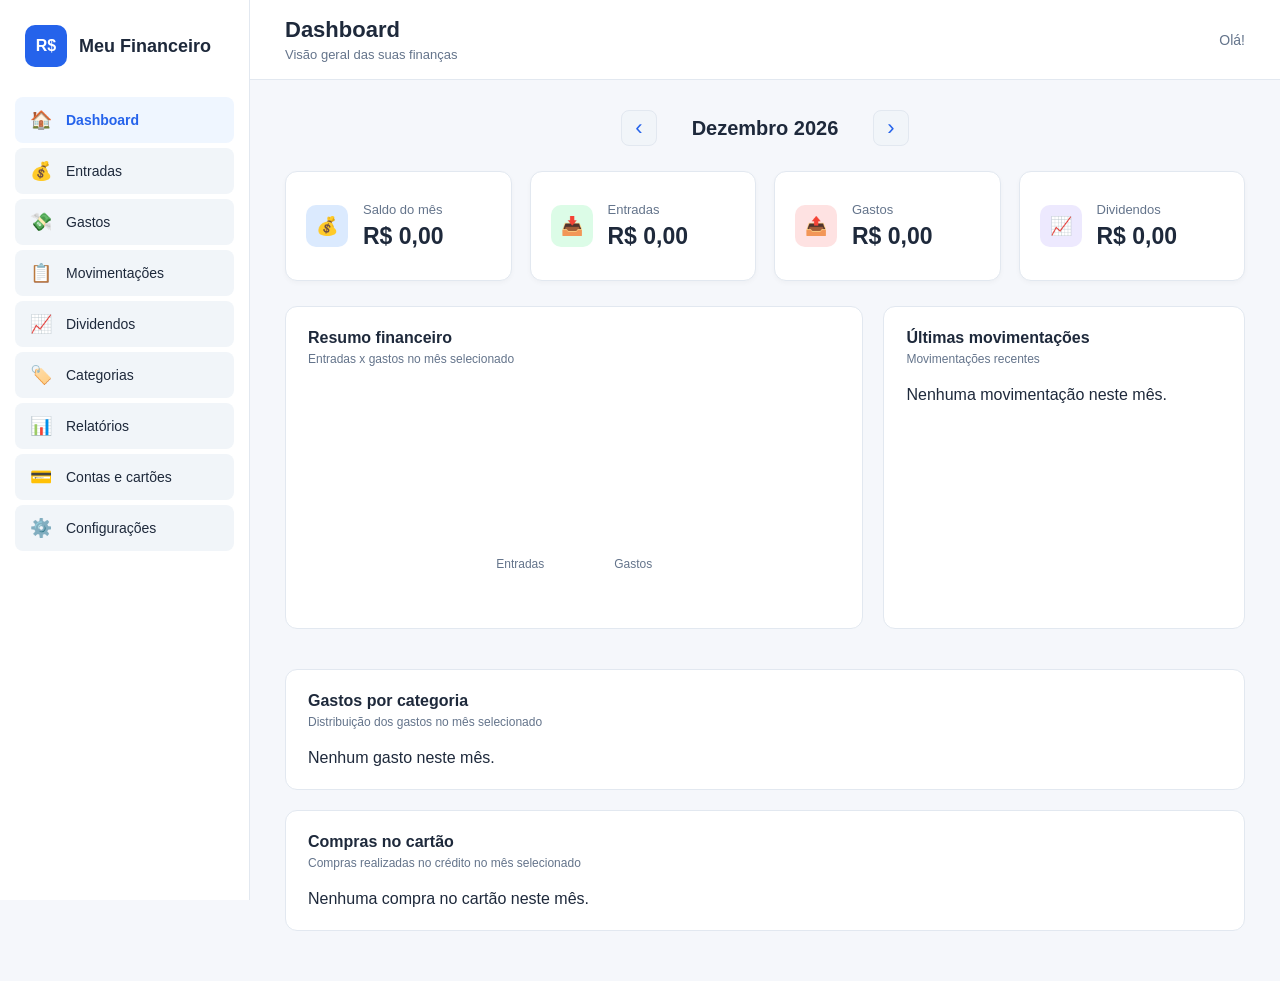
==== commit 0b6587ae: "Pagina de configuraçoes" ====
--- a/index.html
+++ b/index.html
@@ -65,7 +65,7 @@
             <span>Contas e cartões</span>
         </a>
 
-        <a href="#" class="menu-item">
+        <a href="configuracoes.html" class="menu-item">
             <span class="menu-icon">⚙️</span>
             <span>Configurações</span>
         </a>
